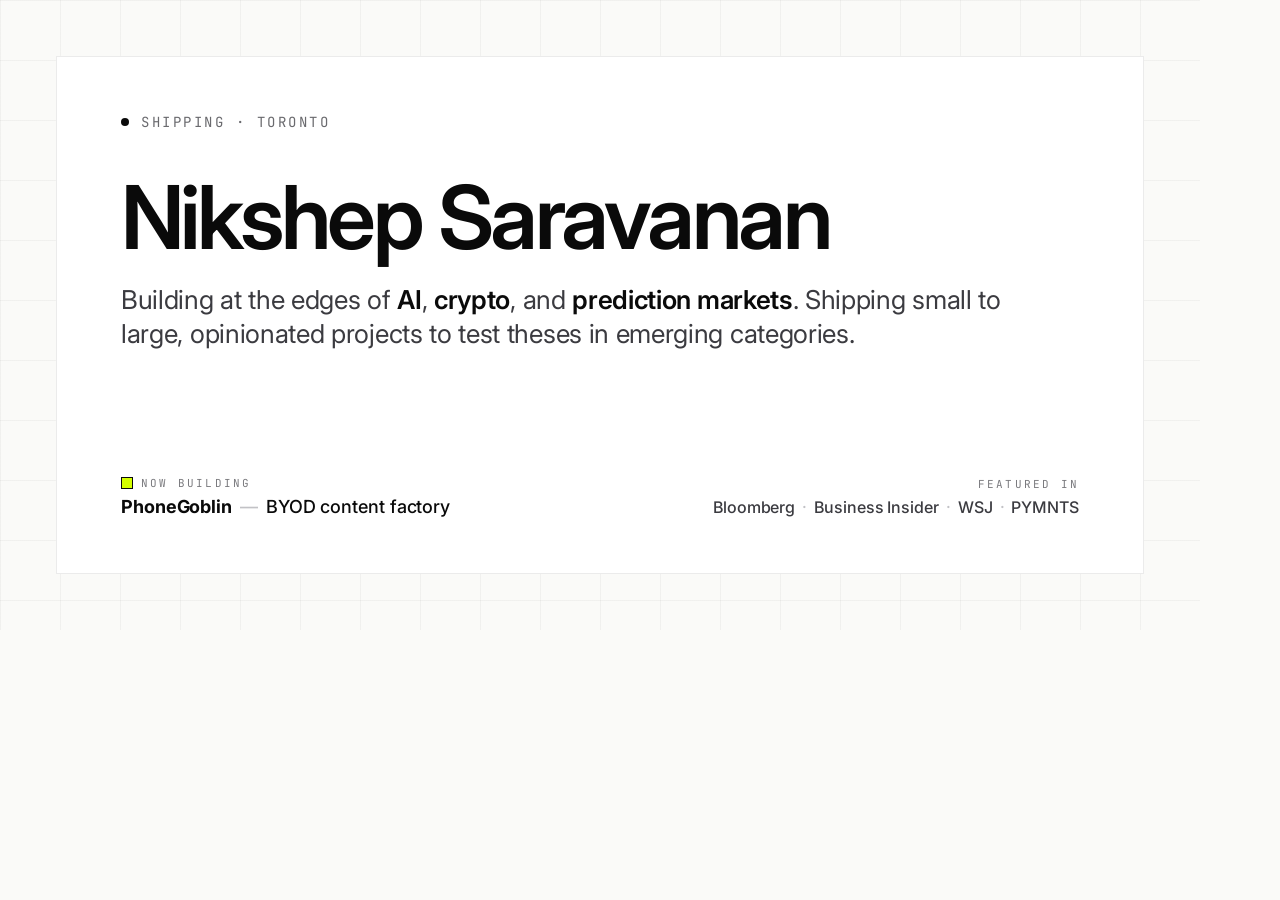
==== og-template.html @ 362f777d "feat: redesign sidebar+ventures, pivot Now to PhoneGoblin Mobile reorder: split sidebar into hero/me" ====
<!doctype html>
<html lang="en">
<head>
<meta charset="UTF-8" />
<title>OG</title>
<link rel="preconnect" href="https://fonts.googleapis.com" />
<link rel="preconnect" href="https://fonts.gstatic.com" crossorigin />
<link href="https://fonts.googleapis.com/css2?family=Inter:wght@400;500;600;700&family=JetBrains+Mono:wght@400;500&display=swap" rel="stylesheet" />
<style>
  :root { color-scheme: light; }
  html, body { margin: 0; padding: 0; }
  body {
    width: 1200px; height: 630px;
    background: #fafaf8;
    color: #0a0a0a;
    font-family: "Inter", system-ui, sans-serif;
    -webkit-font-smoothing: antialiased;
    overflow: hidden;
    position: relative;
  }
  .grid {
    position: absolute; inset: 0;
    background-image:
      linear-gradient(to right, rgba(10,10,10,0.04) 1px, transparent 1px),
      linear-gradient(to bottom, rgba(10,10,10,0.04) 1px, transparent 1px);
    background-size: 60px 60px;
  }
  .frame {
    position: absolute;
    inset: 56px;
    border: 1px solid rgba(10,10,10,0.08);
    background: #ffffff;
    padding: 56px 64px;
    display: flex;
    flex-direction: column;
    justify-content: space-between;
  }
  .top {
    display: flex;
    align-items: center;
    gap: 12px;
    font-family: "JetBrains Mono", monospace;
    font-size: 14px;
    letter-spacing: 0.18em;
    text-transform: uppercase;
    color: #6a6a6e;
  }
  .live {
    width: 8px; height: 8px;
    background: #0a0a0a;
    border-radius: 50%;
  }
  .name {
    font-size: 88px;
    line-height: 1.0;
    font-weight: 600;
    letter-spacing: -0.04em;
    color: #0a0a0a;
    margin: 0;
  }
  .tag {
    margin-top: 22px;
    font-size: 26px;
    line-height: 1.32;
    color: #3b3b40;
    max-width: 920px;
    letter-spacing: -0.012em;
    font-weight: 400;
  }
  .tag b { color: #0a0a0a; font-weight: 600; }
  .bottom {
    display: flex;
    align-items: flex-end;
    justify-content: space-between;
    gap: 32px;
  }
  .ventures {
    display: flex;
    flex-direction: column;
    gap: 6px;
  }
  .ventures-label {
    font-family: "JetBrains Mono", monospace;
    font-size: 11px;
    letter-spacing: 0.2em;
    text-transform: uppercase;
    color: #7a7a7e;
    display: inline-flex;
    align-items: center;
    gap: 8px;
  }
  .ventures-label::before {
    content: "";
    width: 10px; height: 10px;
    background: #d4ff00;
    display: inline-block;
    border: 1px solid #0a0a0a;
  }
  .ventures-list {
    font-family: "Inter", sans-serif;
    font-size: 18px;
    color: #0a0a0a;
    font-weight: 500;
    letter-spacing: -0.005em;
  }
  .ventures-list span { color: #c2c2c6; margin: 0 8px; }
  .press {
    display: flex;
    flex-direction: column;
    align-items: flex-end;
    gap: 6px;
  }
  .press-label {
    font-family: "JetBrains Mono", monospace;
    font-size: 11px;
    letter-spacing: 0.2em;
    text-transform: uppercase;
    color: #7a7a7e;
  }
  .press-list {
    font-family: "Inter", sans-serif;
    font-size: 16px;
    color: #3b3b40;
    font-weight: 500;
    letter-spacing: -0.005em;
  }
  .press-list span { color: #c2c2c6; margin: 0 7px; }
</style>
</head>
<body>
  <div class="grid"></div>
  <div class="frame">
    <div>
      <div class="top">
        <span class="live"></span>
        <span>shipping · toronto</span>
      </div>
      <h1 class="name" style="margin-top:42px;">Nikshep Saravanan</h1>
      <p class="tag">Building at the edges of <b>AI</b>, <b>crypto</b>, and <b>prediction&nbsp;markets</b>. Shipping small to large, opinionated projects to test theses in emerging categories.</p>
    </div>
    <div class="bottom">
      <div class="ventures">
        <div class="ventures-label">Now building</div>
        <div class="ventures-list"><b>PhoneGoblin</b><span>—</span>BYOD content factory</div>
      </div>
      <div class="press">
        <div class="press-label">Featured in</div>
        <div class="press-list">Bloomberg<span>·</span>Business Insider<span>·</span>WSJ<span>·</span>PYMNTS</div>
      </div>
    </div>
  </div>
</body>
</html>
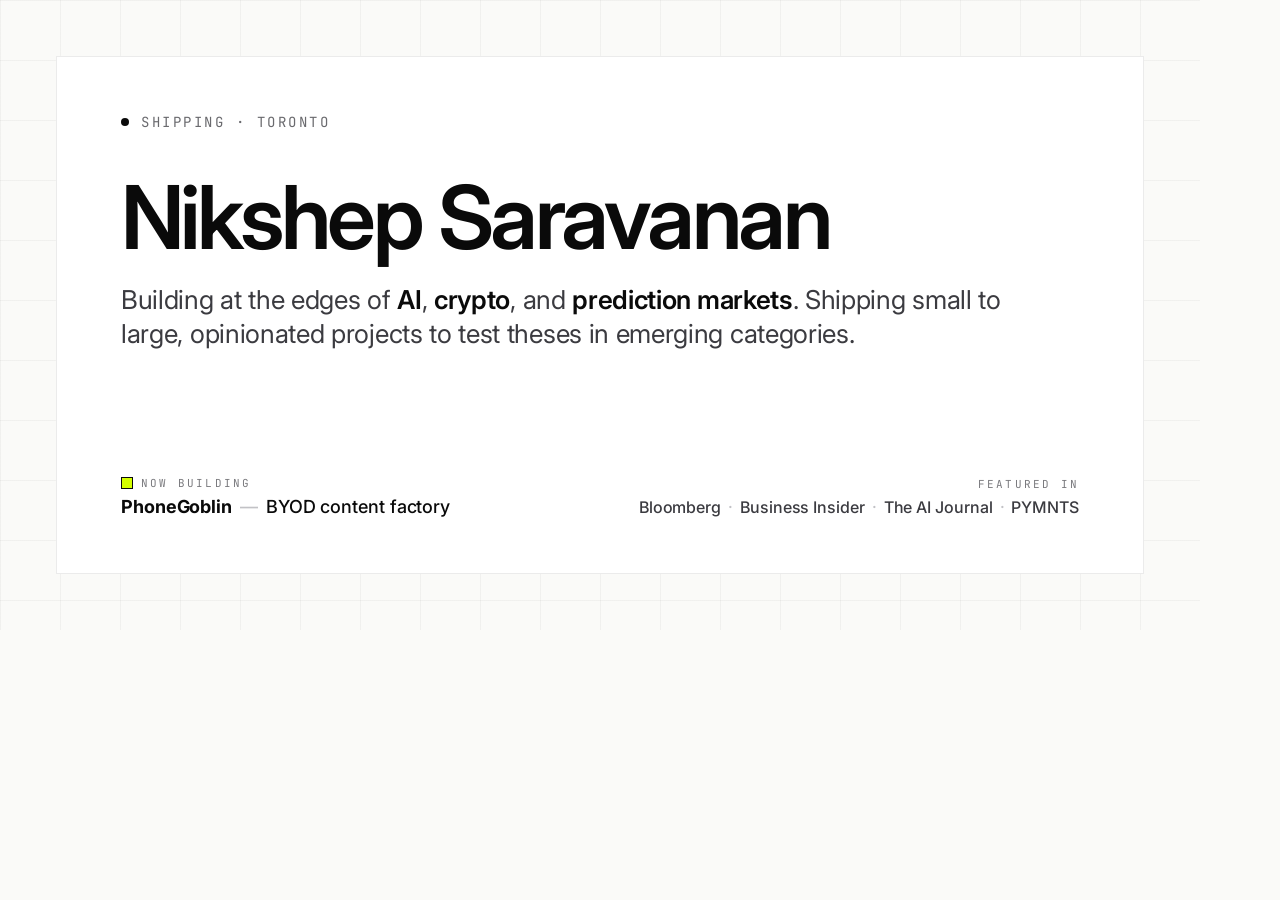
==== commit a22f3bca: "press: renumber IDs sequentially; replace WSJ with real mastheads After dropping MEXC and Financial " ====
--- a/og-template.html
+++ b/og-template.html
@@ -145,7 +145,7 @@
       </div>
       <div class="press">
         <div class="press-label">Featured in</div>
-        <div class="press-list">Bloomberg<span>·</span>Business Insider<span>·</span>WSJ<span>·</span>PYMNTS</div>
+        <div class="press-list">Bloomberg<span>·</span>Business Insider<span>·</span>The AI Journal<span>·</span>PYMNTS</div>
       </div>
     </div>
   </div>
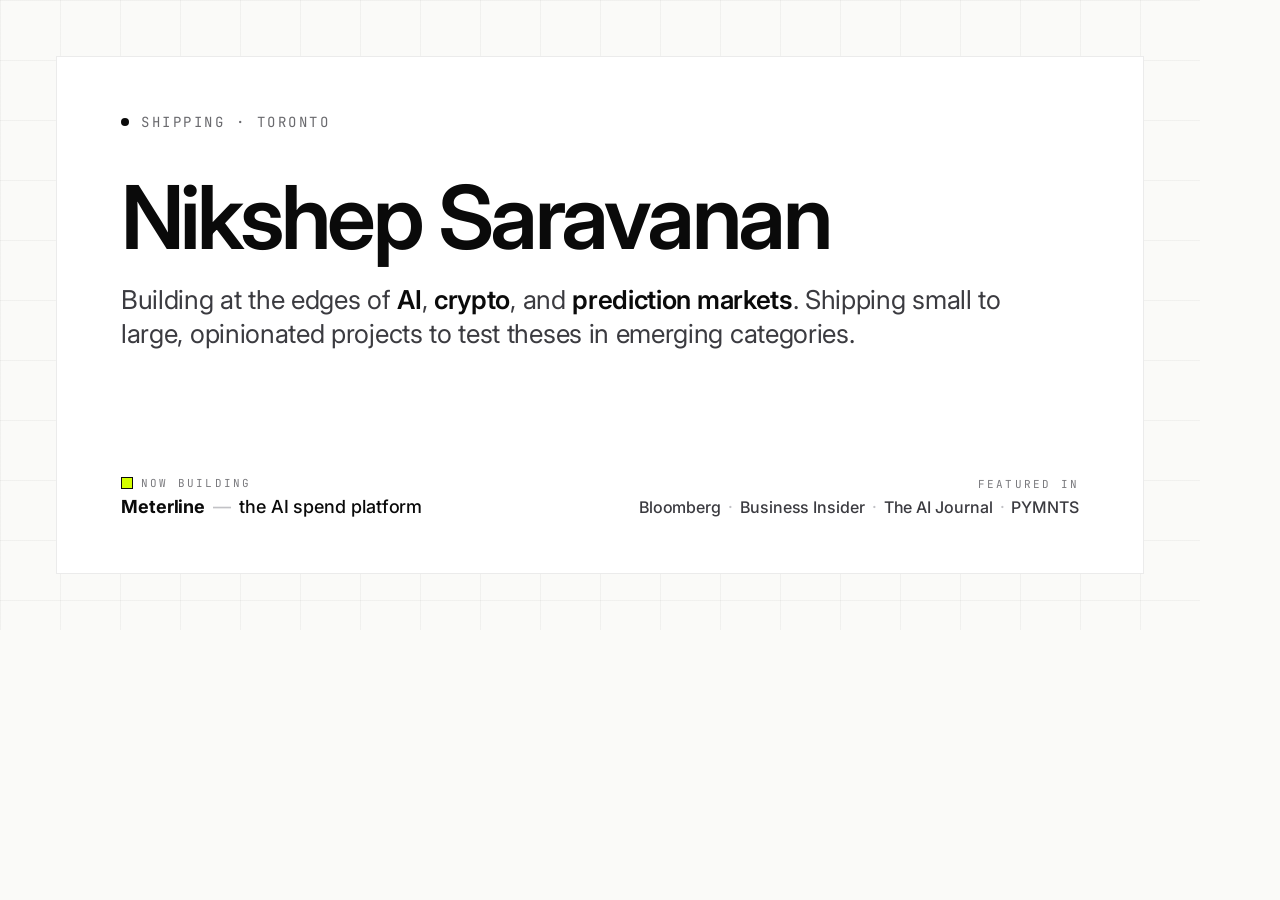
==== commit b2145f80: "feat: replace PhoneGoblin with Meterline as current project Co-Authored-By: Claude Opus 4.8 (1M cont" ====
--- a/og-template.html
+++ b/og-template.html
@@ -141,7 +141,7 @@
     <div class="bottom">
       <div class="ventures">
         <div class="ventures-label">Now building</div>
-        <div class="ventures-list"><b>PhoneGoblin</b><span>—</span>BYOD content factory</div>
+        <div class="ventures-list"><b>Meterline</b><span>—</span>the AI spend platform</div>
       </div>
       <div class="press">
         <div class="press-label">Featured in</div>
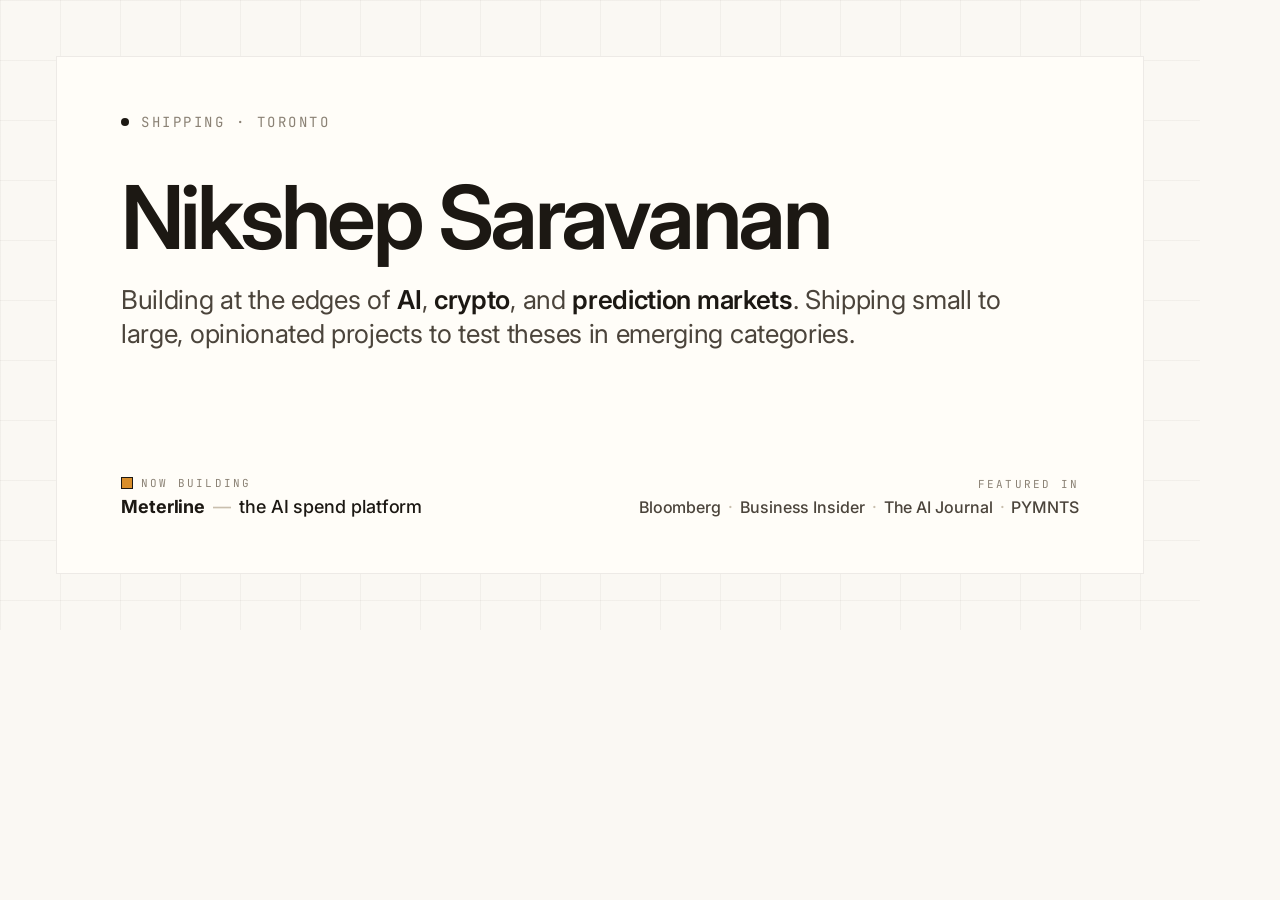
==== commit e247eade: "chore: regenerate og.png for Meterline with warm palette Co-Authored-By: Claude Opus 4.8 (1M context" ====
--- a/og-template.html
+++ b/og-template.html
@@ -11,8 +11,8 @@
   html, body { margin: 0; padding: 0; }
   body {
     width: 1200px; height: 630px;
-    background: #fafaf8;
-    color: #0a0a0a;
+    background: #faf8f3;
+    color: #1c1813;
     font-family: "Inter", system-ui, sans-serif;
     -webkit-font-smoothing: antialiased;
     overflow: hidden;
@@ -21,15 +21,15 @@
   .grid {
     position: absolute; inset: 0;
     background-image:
-      linear-gradient(to right, rgba(10,10,10,0.04) 1px, transparent 1px),
-      linear-gradient(to bottom, rgba(10,10,10,0.04) 1px, transparent 1px);
+      linear-gradient(to right, rgba(28,24,19,0.04) 1px, transparent 1px),
+      linear-gradient(to bottom, rgba(28,24,19,0.04) 1px, transparent 1px);
     background-size: 60px 60px;
   }
   .frame {
     position: absolute;
     inset: 56px;
-    border: 1px solid rgba(10,10,10,0.08);
-    background: #ffffff;
+    border: 1px solid rgba(28,24,19,0.08);
+    background: #fffdf8;
     padding: 56px 64px;
     display: flex;
     flex-direction: column;
@@ -43,11 +43,11 @@
     font-size: 14px;
     letter-spacing: 0.18em;
     text-transform: uppercase;
-    color: #6a6a6e;
+    color: #8b8275;
   }
   .live {
     width: 8px; height: 8px;
-    background: #0a0a0a;
+    background: #1c1813;
     border-radius: 50%;
   }
   .name {
@@ -55,19 +55,19 @@
     line-height: 1.0;
     font-weight: 600;
     letter-spacing: -0.04em;
-    color: #0a0a0a;
+    color: #1c1813;
     margin: 0;
   }
   .tag {
     margin-top: 22px;
     font-size: 26px;
     line-height: 1.32;
-    color: #3b3b40;
+    color: #4b443b;
     max-width: 920px;
     letter-spacing: -0.012em;
     font-weight: 400;
   }
-  .tag b { color: #0a0a0a; font-weight: 600; }
+  .tag b { color: #1c1813; font-weight: 600; }
   .bottom {
     display: flex;
     align-items: flex-end;
@@ -84,7 +84,7 @@
     font-size: 11px;
     letter-spacing: 0.2em;
     text-transform: uppercase;
-    color: #7a7a7e;
+    color: #8b8275;
     display: inline-flex;
     align-items: center;
     gap: 8px;
@@ -92,18 +92,18 @@
   .ventures-label::before {
     content: "";
     width: 10px; height: 10px;
-    background: #d4ff00;
+    background: #d98e2b;
     display: inline-block;
-    border: 1px solid #0a0a0a;
+    border: 1px solid #1c1813;
   }
   .ventures-list {
     font-family: "Inter", sans-serif;
     font-size: 18px;
-    color: #0a0a0a;
+    color: #1c1813;
     font-weight: 500;
     letter-spacing: -0.005em;
   }
-  .ventures-list span { color: #c2c2c6; margin: 0 8px; }
+  .ventures-list span { color: #c9bfae; margin: 0 8px; }
   .press {
     display: flex;
     flex-direction: column;
@@ -115,16 +115,16 @@
     font-size: 11px;
     letter-spacing: 0.2em;
     text-transform: uppercase;
-    color: #7a7a7e;
+    color: #8b8275;
   }
   .press-list {
     font-family: "Inter", sans-serif;
     font-size: 16px;
-    color: #3b3b40;
+    color: #4b443b;
     font-weight: 500;
     letter-spacing: -0.005em;
   }
-  .press-list span { color: #c2c2c6; margin: 0 7px; }
+  .press-list span { color: #c9bfae; margin: 0 7px; }
 </style>
 </head>
 <body>
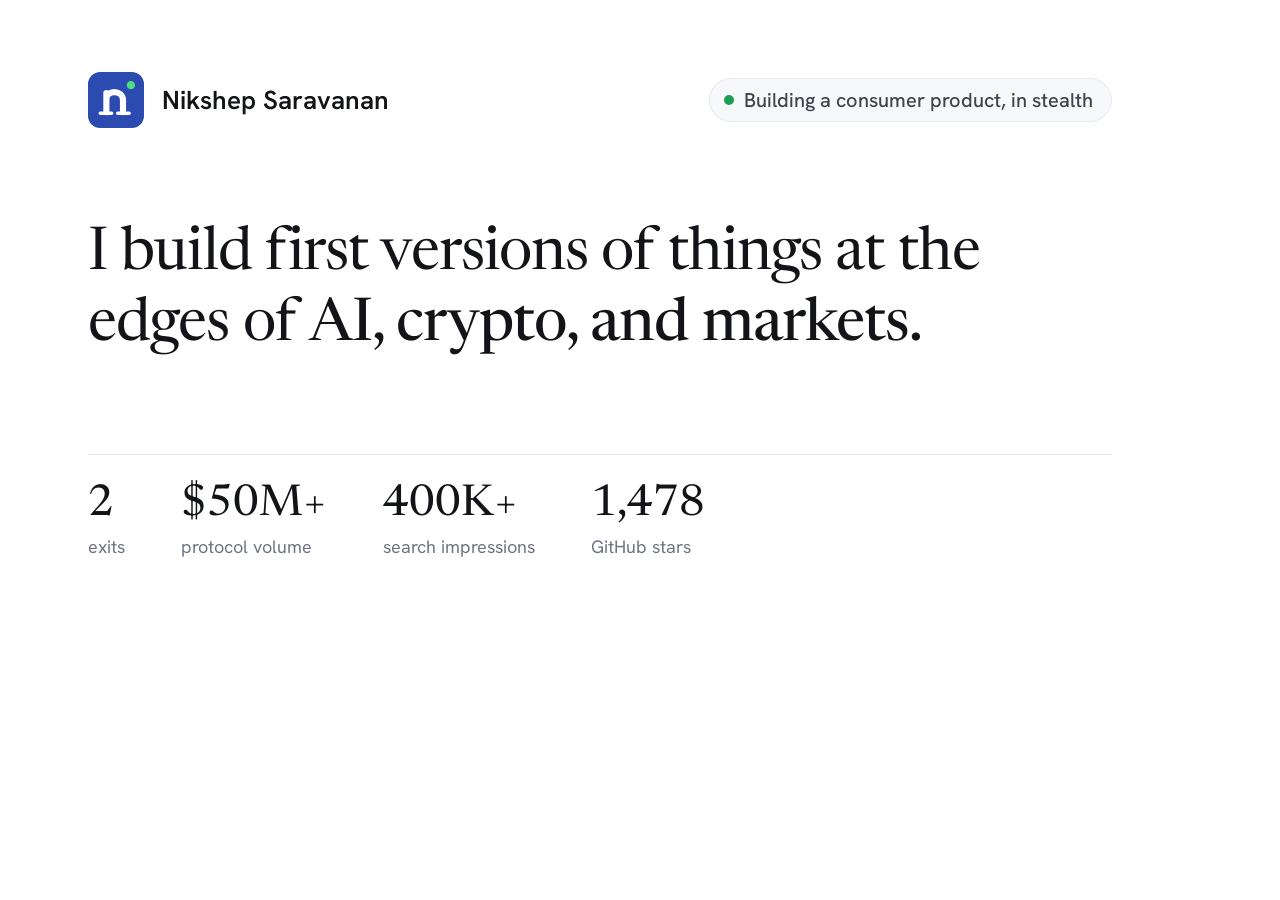
==== commit e114a5b2: "feat: redesign site as serif prose with curated projects Replace the sidebar layout with a single-co" ====
--- a/og-template.html
+++ b/og-template.html
@@ -3,151 +3,44 @@
 <head>
 <meta charset="UTF-8" />
 <title>OG</title>
+<!-- Rendered at 1200×630 to produce og.png (link previews on X, LinkedIn, Slack). -->
 <link rel="preconnect" href="https://fonts.googleapis.com" />
 <link rel="preconnect" href="https://fonts.gstatic.com" crossorigin />
-<link href="https://fonts.googleapis.com/css2?family=Inter:wght@400;500;600;700&family=JetBrains+Mono:wght@400;500&display=swap" rel="stylesheet" />
+<link href="https://fonts.googleapis.com/css2?family=Newsreader:opsz,wght@6..72,400;6..72,450&family=Hanken+Grotesk:wght@400;500;600&display=swap" rel="stylesheet" />
 <style>
   :root { color-scheme: light; }
   html, body { margin: 0; padding: 0; }
   body {
-    width: 1200px; height: 630px;
-    background: #faf8f3;
-    color: #1c1813;
-    font-family: "Inter", system-ui, sans-serif;
+    width: 1200px; height: 630px; overflow: hidden;
+    background: #ffffff; color: #121418;
+    font-family: "Hanken Grotesk", system-ui, sans-serif;
     -webkit-font-smoothing: antialiased;
-    overflow: hidden;
-    position: relative;
+    display: flex; flex-direction: column; justify-content: space-between;
+    padding: 72px 88px; box-sizing: border-box;
   }
-  .grid {
-    position: absolute; inset: 0;
-    background-image:
-      linear-gradient(to right, rgba(28,24,19,0.04) 1px, transparent 1px),
-      linear-gradient(to bottom, rgba(28,24,19,0.04) 1px, transparent 1px);
-    background-size: 60px 60px;
-  }
-  .frame {
-    position: absolute;
-    inset: 56px;
-    border: 1px solid rgba(28,24,19,0.08);
-    background: #fffdf8;
-    padding: 56px 64px;
-    display: flex;
-    flex-direction: column;
-    justify-content: space-between;
-  }
-  .top {
-    display: flex;
-    align-items: center;
-    gap: 12px;
-    font-family: "JetBrains Mono", monospace;
-    font-size: 14px;
-    letter-spacing: 0.18em;
-    text-transform: uppercase;
-    color: #8b8275;
-  }
-  .live {
-    width: 8px; height: 8px;
-    background: #1c1813;
-    border-radius: 50%;
-  }
-  .name {
-    font-size: 88px;
-    line-height: 1.0;
-    font-weight: 600;
-    letter-spacing: -0.04em;
-    color: #1c1813;
-    margin: 0;
-  }
-  .tag {
-    margin-top: 22px;
-    font-size: 26px;
-    line-height: 1.32;
-    color: #4b443b;
-    max-width: 920px;
-    letter-spacing: -0.012em;
-    font-weight: 400;
-  }
-  .tag b { color: #1c1813; font-weight: 600; }
-  .bottom {
-    display: flex;
-    align-items: flex-end;
-    justify-content: space-between;
-    gap: 32px;
-  }
-  .ventures {
-    display: flex;
-    flex-direction: column;
-    gap: 6px;
-  }
-  .ventures-label {
-    font-family: "JetBrains Mono", monospace;
-    font-size: 11px;
-    letter-spacing: 0.2em;
-    text-transform: uppercase;
-    color: #8b8275;
-    display: inline-flex;
-    align-items: center;
-    gap: 8px;
-  }
-  .ventures-label::before {
-    content: "";
-    width: 10px; height: 10px;
-    background: #d98e2b;
-    display: inline-block;
-    border: 1px solid #1c1813;
-  }
-  .ventures-list {
-    font-family: "Inter", sans-serif;
-    font-size: 18px;
-    color: #1c1813;
-    font-weight: 500;
-    letter-spacing: -0.005em;
-  }
-  .ventures-list span { color: #c9bfae; margin: 0 8px; }
-  .press {
-    display: flex;
-    flex-direction: column;
-    align-items: flex-end;
-    gap: 6px;
-  }
-  .press-label {
-    font-family: "JetBrains Mono", monospace;
-    font-size: 11px;
-    letter-spacing: 0.2em;
-    text-transform: uppercase;
-    color: #8b8275;
-  }
-  .press-list {
-    font-family: "Inter", sans-serif;
-    font-size: 16px;
-    color: #4b443b;
-    font-weight: 500;
-    letter-spacing: -0.005em;
-  }
-  .press-list span { color: #c9bfae; margin: 0 7px; }
+  .top { display: flex; align-items: center; gap: 18px; font-size: 26px; font-weight: 600; }
+  .top svg { width: 56px; height: 56px; }
+  .status { margin-left: auto; display: flex; align-items: center; gap: 10px; font-size: 20px; font-weight: 500; color: #3f444d; background: #f7f8fa; border: 1px solid #e6e8ec; border-radius: 999px; padding: 8px 18px 8px 14px; }
+  .status i { width: 10px; height: 10px; border-radius: 50%; background: #1f9d55; }
+  h1 { margin: 0; font-family: "Newsreader", Georgia, serif; font-weight: 400; font-size: 60px; line-height: 1.18; letter-spacing: -.015em; max-width: 980px; }
+  h1 b { font-weight: 450; }
+  .stats { display: flex; gap: 56px; padding-top: 28px; border-top: 1px solid #e6e8ec; }
+  .stat b { display: block; font-family: "Newsreader", Georgia, serif; font-weight: 450; font-size: 44px; line-height: 1; }
+  .stat span { display: block; margin-top: 8px; font-size: 18px; color: #6f7580; }
 </style>
 </head>
 <body>
-  <div class="grid"></div>
-  <div class="frame">
-    <div>
-      <div class="top">
-        <span class="live"></span>
-        <span>shipping · toronto</span>
-      </div>
-      <h1 class="name" style="margin-top:42px;">Nikshep Saravanan</h1>
-      <p class="tag">Building at the edges of <b>AI</b>, <b>crypto</b>, and <b>prediction&nbsp;markets</b>. Shipping small to large, opinionated projects to test theses in emerging categories.</p>
-    </div>
-    <div class="bottom">
-      <div class="ventures">
-        <div class="ventures-label">Now building</div>
-        <div class="ventures-list"><b>Meterline</b><span>—</span>the AI spend platform</div>
-      </div>
-      <div class="press">
-        <div class="press-label">Featured in</div>
-        <div class="press-list">Bloomberg<span>·</span>Business Insider<span>·</span>The AI Journal<span>·</span>PYMNTS</div>
-      </div>
-    </div>
+  <div class="top">
+    <svg viewBox="0 0 64 64"><rect width="64" height="64" rx="14" fill="#2c4bb0"/><path d="M21 46V24M21 31c0-5 4-8 9-8s10 3 10 9v14" fill="none" stroke="#fff" stroke-width="7" stroke-linecap="round"/><path d="M14 47h13M34 47h13" stroke="#fff" stroke-width="4" stroke-linecap="round"/><circle cx="49" cy="15" r="6" fill="#4ade80" stroke="#2c4bb0" stroke-width="2.5"/></svg>
+    Nikshep Saravanan
+    <span class="status"><i></i>Building a consumer product, in stealth</span>
+  </div>
+  <h1>I build first versions of things at the edges of <b>AI, crypto, and markets</b>.</h1>
+  <div class="stats">
+    <div class="stat"><b>2</b><span>exits</span></div>
+    <div class="stat"><b>$50M+</b><span>protocol volume</span></div>
+    <div class="stat"><b>400K+</b><span>search impressions</span></div>
+    <div class="stat"><b>1,478</b><span>GitHub stars</span></div>
   </div>
 </body>
 </html>
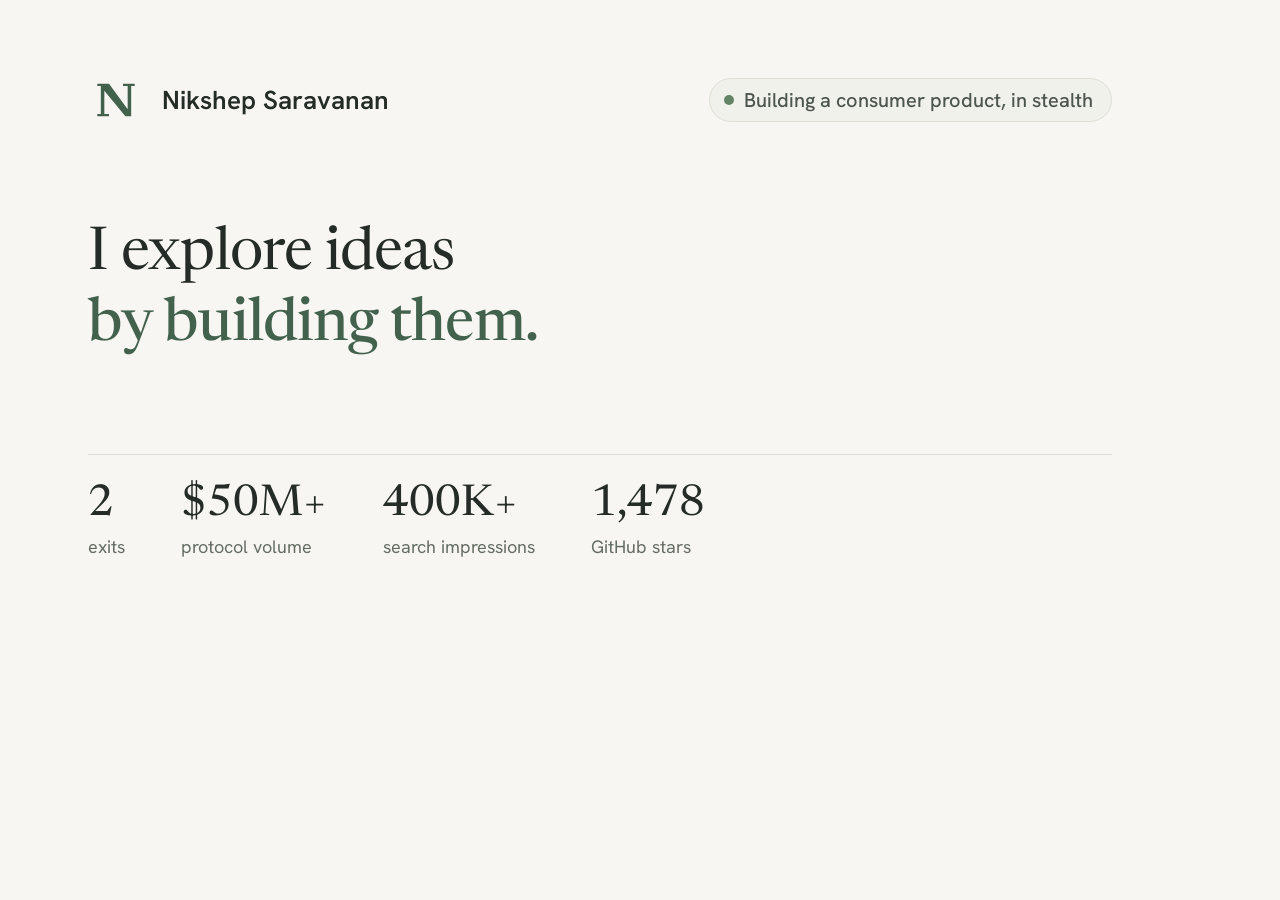
==== commit b5088cf5: "feat: new personal mark for favicon, touch icon and og card Co-Authored-By: Claude Opus 5.5 (1M cont" ====
--- a/og-template.html
+++ b/og-template.html
@@ -12,7 +12,7 @@
   html, body { margin: 0; padding: 0; }
   body {
     width: 1200px; height: 630px; overflow: hidden;
-    background: #ffffff; color: #121418;
+    background: #f7f6f2; color: #252b27;
     font-family: "Hanken Grotesk", system-ui, sans-serif;
     -webkit-font-smoothing: antialiased;
     display: flex; flex-direction: column; justify-content: space-between;
@@ -20,22 +20,22 @@
   }
   .top { display: flex; align-items: center; gap: 18px; font-size: 26px; font-weight: 600; }
   .top svg { width: 56px; height: 56px; }
-  .status { margin-left: auto; display: flex; align-items: center; gap: 10px; font-size: 20px; font-weight: 500; color: #3f444d; background: #f7f8fa; border: 1px solid #e6e8ec; border-radius: 999px; padding: 8px 18px 8px 14px; }
-  .status i { width: 10px; height: 10px; border-radius: 50%; background: #1f9d55; }
+  .status { margin-left: auto; display: flex; align-items: center; gap: 10px; font-size: 20px; font-weight: 500; color: #4d554f; background: #f0f1ea; border: 1px solid #dedfd6; border-radius: 999px; padding: 8px 18px 8px 14px; }
+  .status i { width: 10px; height: 10px; border-radius: 50%; background: #648465; }
   h1 { margin: 0; font-family: "Newsreader", Georgia, serif; font-weight: 400; font-size: 60px; line-height: 1.18; letter-spacing: -.015em; max-width: 980px; }
-  h1 b { font-weight: 450; }
-  .stats { display: flex; gap: 56px; padding-top: 28px; border-top: 1px solid #e6e8ec; }
+  h1 b { font-weight: 450; color: #42624d; }
+  .stats { display: flex; gap: 56px; padding-top: 28px; border-top: 1px solid #dedfd6; }
   .stat b { display: block; font-family: "Newsreader", Georgia, serif; font-weight: 450; font-size: 44px; line-height: 1; }
-  .stat span { display: block; margin-top: 8px; font-size: 18px; color: #6f7580; }
+  .stat span { display: block; margin-top: 8px; font-size: 18px; color: #656d63; }
 </style>
 </head>
 <body>
   <div class="top">
-    <svg viewBox="0 0 64 64"><rect width="64" height="64" rx="14" fill="#2c4bb0"/><path d="M21 46V24M21 31c0-5 4-8 9-8s10 3 10 9v14" fill="none" stroke="#fff" stroke-width="7" stroke-linecap="round"/><path d="M14 47h13M34 47h13" stroke="#fff" stroke-width="4" stroke-linecap="round"/><circle cx="49" cy="15" r="6" fill="#4ade80" stroke="#2c4bb0" stroke-width="2.5"/></svg>
+    <svg viewBox="0 0 48 48" aria-hidden="true" style="color:#42624d"><use href="logos/personal-mark.svg#mark"/></svg>
     Nikshep Saravanan
     <span class="status"><i></i>Building a consumer product, in stealth</span>
   </div>
-  <h1>I build first versions of things at the edges of <b>AI, crypto, and markets</b>.</h1>
+  <h1>I explore ideas<br /><b>by building them.</b></h1>
   <div class="stats">
     <div class="stat"><b>2</b><span>exits</span></div>
     <div class="stat"><b>$50M+</b><span>protocol volume</span></div>
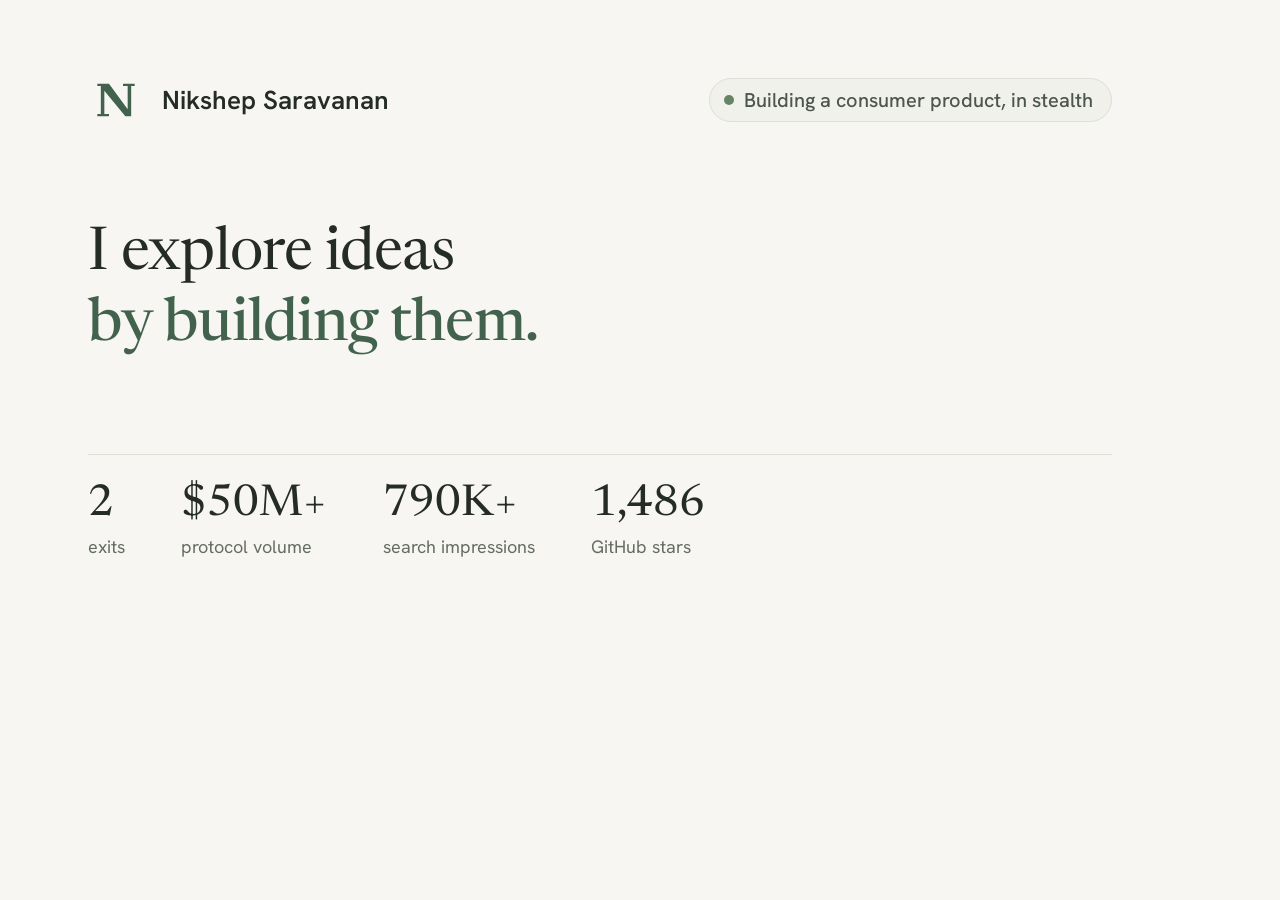
==== commit 796c622b: "feat: all-time Search Console figures for modelgrep and viberank - modelgrep: 603K impressions and 1" ====
--- a/og-template.html
+++ b/og-template.html
@@ -39,8 +39,8 @@
   <div class="stats">
     <div class="stat"><b>2</b><span>exits</span></div>
     <div class="stat"><b>$50M+</b><span>protocol volume</span></div>
-    <div class="stat"><b>400K+</b><span>search impressions</span></div>
-    <div class="stat"><b>1,478</b><span>GitHub stars</span></div>
+    <div class="stat"><b>790K+</b><span>search impressions</span></div>
+    <div class="stat"><b>1,486</b><span>GitHub stars</span></div>
   </div>
 </body>
 </html>
